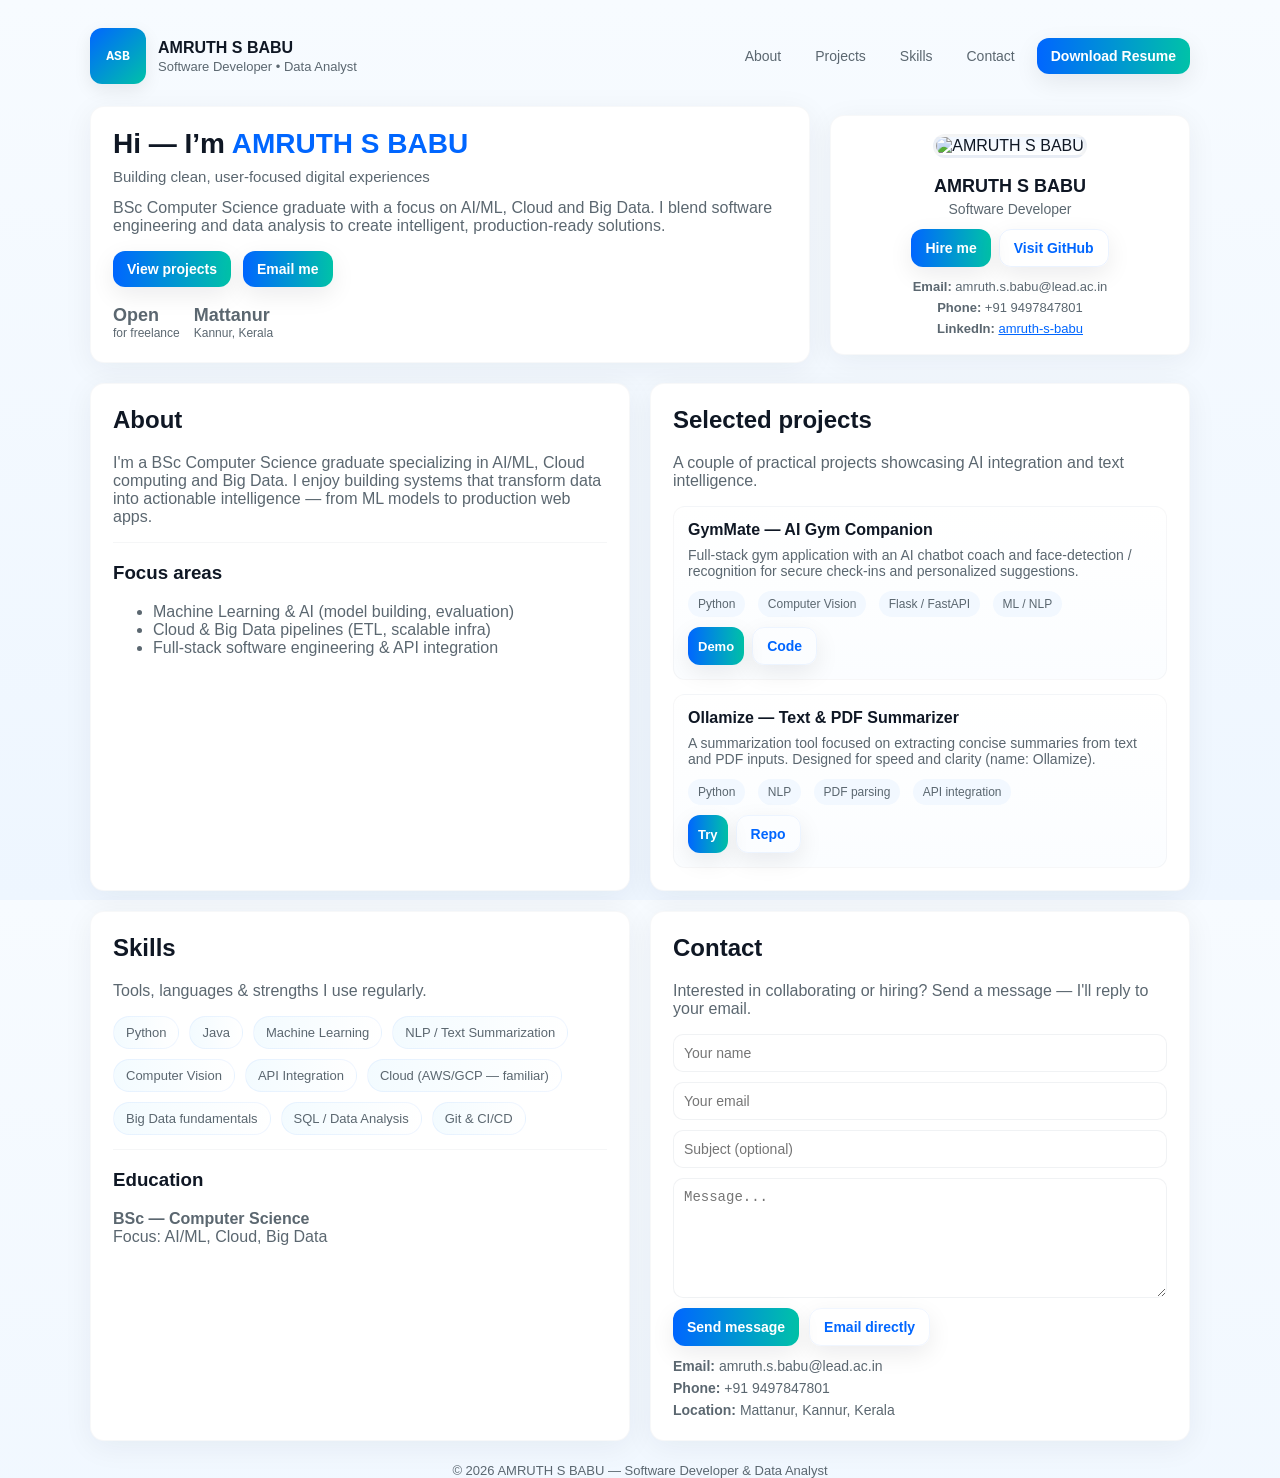
==== portfolio.html @ 43c0fef3 "Add files via upload" ====
<!doctype html>
<html lang="en">
<head>
  <meta charset="utf-8" />
  <meta name="viewport" content="width=device-width,initial-scale=1" />
  <title>AMRUTH S BABU — Software Developer & Data Analyst</title>
  <meta name="description" content="Portfolio of AMRUTH S BABU — Software Developer & Data Analyst focused on AI/ML, Cloud and Big Data." />
  <style>
    /* ---------- FUTURISTIC LIGHT THEME ---------- */
    :root{
      --bg: #f7fbff;
      --panel: #ffffff;
      --muted: #5b6770;
      --accent: #0066ff;
      --accent-2: #00c2a8;
      --glass: rgba(2,8,23,0.04);
      --text: #0f1724;
      --radius: 14px;
      --mono: Inter, 'Segoe UI', Roboto, Arial, sans-serif;
      --maxw: 1100px;
      --gap: 20px;
    }

    *{box-sizing:border-box}
    html,body{height:100%}
    body{
      margin:0;
      font-family:var(--mono);
      background: linear-gradient(180deg,#f7fbff 0%, #eef6ff 100%);
      color:var(--text);
      -webkit-font-smoothing:antialiased;
      padding:28px;
      display:flex;
      justify-content:center;
    }

    .container{
      width:100%;
      max-width:var(--maxw);
      margin:0 auto;
    }

    header{
      display:flex;
      justify-content:space-between;
      align-items:center;
      gap:12px;
      margin-bottom:22px;
    }

    .brand{
      display:flex;
      gap:12px;
      align-items:center;
      text-decoration:none;
      color:var(--text);
    }

    .logo{
      width:56px;height:56px;border-radius:12px;
      display:grid;place-items:center;font-weight:700;
      background:linear-gradient(135deg,var(--accent),var(--accent-2));
      color:white;box-shadow:0 6px 18px rgba(2,6,23,0.08);
      font-family:monospace;
    }

    nav{display:flex;gap:10px;align-items:center}
    nav a{
      color:var(--muted);text-decoration:none;padding:8px 12px;border-radius:10px;font-size:14px;
      transition:all .18s;
    }
    nav a:hover{color:var(--text);background:var(--glass)}

    .btn{
      padding:10px 14px;border-radius:12px;border:0;background:linear-gradient(90deg,var(--accent),var(--accent-2));
      color:white;font-weight:700;cursor:pointer;text-decoration:none;
      display:inline-flex;gap:8px;align-items:center;font-size:14px;
      box-shadow:0 8px 24px rgba(2,6,23,0.08);
    }

    /* HERO */
    .hero{
      display:grid;
      grid-template-columns: 1fr 360px;
      gap:var(--gap);
      align-items:center;
      margin-bottom:20px;
    }

    .card{
      background:var(--panel);
      border-radius:var(--radius);
      padding:22px;
      box-shadow: 0 6px 30px rgba(24,39,56,0.06);
      border: 1px solid rgba(12,34,68,0.03);
    }

    h1{margin:0;font-size:28px;line-height:1.05}
    .subtitle{color:var(--muted);margin-top:10px;font-size:15px}

    .cta-row{display:flex;gap:12px;margin-top:16px;align-items:center}

    .profile{
      text-align:center;padding:18px;
    }
    .profile img{
      width:120px;height:120px;border-radius:16px;object-fit:cover;border:3px solid rgba(0,0,0,0.04);margin-bottom:12px;
      background:linear-gradient(180deg,#f0f6ff,#ffffff);
    }
    .profile h3{margin:6px 0 4px 0;font-size:18px}
    .profile p{margin:0;color:var(--muted);font-size:14px}

    .grid{display:grid;grid-template-columns: repeat(2, 1fr);gap:var(--gap)}
    .projects{display:grid;grid-template-columns:repeat(1,1fr);gap:14px;margin-top:12px}

    .project-card{
      padding:14px;border-radius:12px;background:linear-gradient(180deg,#ffffff,#fbfdff);
      border:1px solid rgba(8,20,40,0.03);
    }
    .project-card h4{margin:0 0 8px 0}
    .project-card p{color:var(--muted);font-size:14px;margin:0 0 12px 0}
    .tag{display:inline-block;padding:6px 10px;border-radius:999px;background:#f2f8ff;color:var(--muted);font-size:12px;margin-right:8px}

    .skills{display:flex;flex-wrap:wrap;gap:10px;margin-top:10px}
    .skill{padding:8px 12px;border-radius:999px;background:linear-gradient(90deg,#f3fbff,#ffffff);color:var(--muted);font-size:13px;border:1px solid rgba(3,102,255,0.06)}

    .contact-form{display:flex;flex-direction:column;gap:10px}
    input, textarea{padding:10px;border-radius:10px;border:1px solid rgba(12,34,68,0.06);font-size:14px}
    textarea{min-height:120px;resize:vertical}

    footer{margin-top:22px;color:var(--muted);font-size:13px;text-align:center}

    /* responsive */
    @media (max-width:980px){
      .hero{grid-template-columns:1fr}
      .grid{grid-template-columns:1fr}
    }
    @media (max-width:520px){
      body{padding:16px}
      .logo{width:48px;height:48px}
    }

    /* subtle micro-interactions */
    a.btn:active{transform:translateY(1px)}
    .kbd{background:#f1f7ff;border:1px solid rgba(3,102,255,0.06);padding:6px 8px;border-radius:8px;font-weight:600}
  </style>
</head>
<body>
  <div class="container">
    <header>
      <a class="brand" href="#home" aria-label="Home">
        <div class="logo">ASB</div>
        <div>
          <div style="font-weight:800">AMRUTH S BABU</div>
          <div style="font-size:13px;color:var(--muted);margin-top:2px">Software Developer • Data Analyst</div>
        </div>
      </a>

      <nav>
        <a href="#about">About</a>
        <a href="#projects">Projects</a>
        <a href="#skills">Skills</a>
        <a href="#contact">Contact</a>
        <a class="btn" href="#" style="text-decoration:none">Download Resume</a>
      </nav>
    </header>

    <!-- HERO -->
    <section id="home" class="hero">
      <div class="card">
        <h1>Hi — I’m <span style="color:var(--accent);">AMRUTH S BABU</span></h1>
        <div class="subtitle">Building clean, user-focused digital experiences</div>

        <p style="margin-top:14px;color:var(--muted)">
          BSc Computer Science graduate with a focus on AI/ML, Cloud and Big Data.
          I blend software engineering and data analysis to create intelligent, production-ready solutions.
        </p>

        <div class="cta-row">
          <a class="btn" href="#projects">View projects</a>
          <a class="btn" href="mailto:amruth.s.babu@lead.ac.in">Email me</a>
        </div>

        <div style="display:flex;gap:14px;margin-top:18px;color:var(--muted)">
          <div>
            <div style="font-weight:800;font-size:18px">Open</div>
            <div style="font-size:12px">for freelance</div>
          </div>
          <div>
            <div style="font-weight:800;font-size:18px">Mattanur</div>
            <div style="font-size:12px">Kannur, Kerala</div>
          </div>
        </div>
      </div>

      <aside class="card profile">
        <img src="C:/Users/LOQ/OneDrive/Desktop/secndMOD/Nw_passport (1).jpg" alt="AMRUTH S BABU" />
        <h3>AMRUTH S BABU</h3>
        <p>Software Developer</p>

        <div style="margin-top:12px;display:flex;gap:8px;justify-content:center">
          <a class="btn" href="#contact">Hire me</a>
          <a class="btn" href="https://github.com/amruthsbabu" style="background:transparent;color:var(--accent);border:1px solid rgba(0,102,255,0.08)">Visit GitHub</a>
        </div>

        <div style="margin-top:12px;color:var(--muted);font-size:13px">
          <div><strong>Email:</strong> amruth.s.babu@lead.ac.in</div>
          <div style="margin-top:6px"><strong>Phone:</strong> +91 9497847801</div>
          <div style="margin-top:6px"><strong>LinkedIn:</strong> <a href="https://www.linkedin.com/in/amruth-s-babu/" style="color:var(--accent)">amruth-s-babu</a></div>
        </div>
      </aside>
    </section>

    <!-- MAIN GRID -->
    <main class="grid" style="margin-top:18px">
      <section class="card" id="about">
        <h2 style="margin-top:0">About</h2>
        <p style="color:var(--muted)">
          I'm a BSc Computer Science graduate specializing in AI/ML, Cloud computing and Big Data.
          I enjoy building systems that transform data into actionable intelligence — from ML models to production web apps.
        </p>

        <hr style="margin:14px 0;border:none;border-top:1px solid rgba(12,34,68,0.04)">

        <h3>Focus areas</h3>
        <ul style="color:var(--muted);margin-top:8px">
          <li>Machine Learning & AI (model building, evaluation)</li>
          <li>Cloud & Big Data pipelines (ETL, scalable infra)</li>
          <li>Full-stack software engineering & API integration</li>
        </ul>
      </section>

      <section class="card" id="projects">
        <h2 style="margin-top:0">Selected projects</h2>
        <p style="color:var(--muted);margin-top:6px">A couple of practical projects showcasing AI integration and text intelligence.</p>

        <div class="projects">
          <article class="project-card" tabindex="0">
            <h4>GymMate — AI Gym Companion</h4>
            <p>
              Full-stack gym application with an AI chatbot coach and face-detection / recognition for secure check-ins and personalized suggestions.
            </p>
            <div style="margin:10px 0">
              <span class="tag">Python</span>
              <span class="tag">Computer Vision</span>
              <span class="tag">Flask / FastAPI</span>
              <span class="tag">ML / NLP</span>
            </div>
            <div style="display:flex;gap:8px;margin-top:8px">
              <a class="btn" href="#" style="font-size:13px;padding:8px 10px">Demo</a>
              <a class="btn" href="#" style="background:transparent;color:var(--accent);border:1px solid rgba(0,102,255,0.06)">Code</a>
            </div>
          </article>

          <article class="project-card" tabindex="0">
            <h4>Ollamize — Text & PDF Summarizer</h4>
            <p>
              A summarization tool focused on extracting concise summaries from text and PDF inputs. Designed for speed and clarity (name: Ollamize).
            </p>
            <div style="margin:10px 0">
              <span class="tag">Python</span>
              <span class="tag">NLP</span>
              <span class="tag">PDF parsing</span>
              <span class="tag">API integration</span>
            </div>
            <div style="display:flex;gap:8px;margin-top:8px">
              <a class="btn" href="#" style="font-size:13px;padding:8px 10px">Try</a>
              <a class="btn" href="https://github.com/amruthsbabu/Ollamize" style="background:transparent;color:var(--accent);border:1px solid rgba(0,102,255,0.06)">Repo</a>
            </div>
          </article>
        </div>
      </section>

      <section class="card" id="skills">
        <h2 style="margin-top:0">Skills</h2>
        <p style="color:var(--muted);margin-top:6px">Tools, languages & strengths I use regularly.</p>

        <div class="skills">
          <div class="skill">Python</div>
          <div class="skill">Java</div>
          <div class="skill">Machine Learning</div>
          <div class="skill">NLP / Text Summarization</div>
          <div class="skill">Computer Vision</div>
          <div class="skill">API Integration</div>
          <div class="skill">Cloud (AWS/GCP — familiar)</div>
          <div class="skill">Big Data fundamentals</div>
          <div class="skill">SQL / Data Analysis</div>
          <div class="skill">Git & CI/CD</div>
        </div>

        <hr style="margin:14px 0;border:none;border-top:1px solid rgba(12,34,68,0.04)">

        <h3>Education</h3>
        <div style="color:var(--muted);margin-top:8px">
          <strong>BSc — Computer Science</strong><br/>
          Focus: AI/ML, Cloud, Big Data
        </div>
      </section>

      <section class="card" id="contact">
        <h2 style="margin-top:0">Contact</h2>
        <p style="color:var(--muted)">Interested in collaborating or hiring? Send a message — I'll reply to your email.</p>

        <form class="contact-form" onsubmit="composeMail(event)">
          <input id="cname" placeholder="Your name" required />
          <input id="cemail" type="email" placeholder="Your email" required />
          <input id="csubject" placeholder="Subject (optional)" />
          <textarea id="cmessage" placeholder="Message..." required></textarea>
          <div style="display:flex;gap:10px">
            <button class="btn" type="submit">Send message</button>
            <a class="btn" href="mailto:amruth.s.babu@lead.ac.in" style="background:transparent;color:var(--accent);border:1px solid rgba(0,102,255,0.06)">Email directly</a>
          </div>
        </form>

        <div style="margin-top:12px;color:var(--muted);font-size:14px">
          <div><strong>Email:</strong> amruth.s.babu@lead.ac.in</div>
          <div style="margin-top:6px"><strong>Phone:</strong> +91 9497847801</div>
          <div style="margin-top:6px"><strong>Location:</strong> Mattanur, Kannur, Kerala</div>
        </div>
      </section>
    </main>

    <footer>
      © <span id="year"></span> AMRUTH S BABU — Software Developer & Data Analyst
    </footer>
  </div>

  <script>
    document.getElementById('year').textContent = new Date().getFullYear();

    function composeMail(e){
      e.preventDefault();
      const name = document.getElementById('cname').value.trim();
      const email = document.getElementById('cemail').value.trim();
      const subject = document.getElementById('csubject').value.trim() || 'Portfolio inquiry';
      const msg = document.getElementById('cmessage').value.trim();
      const body = `Name: ${name}%0D%0AEmail: ${email}%0D%0A%0D%0A${encodeURIComponent(msg)}`;
      const mailto = `mailto:amruth.s.babu@lead.ac.in?subject=${encodeURIComponent(subject)}&body=${body}`;
      window.location.href = mailto;
    }
  </script>
</body>
</html>
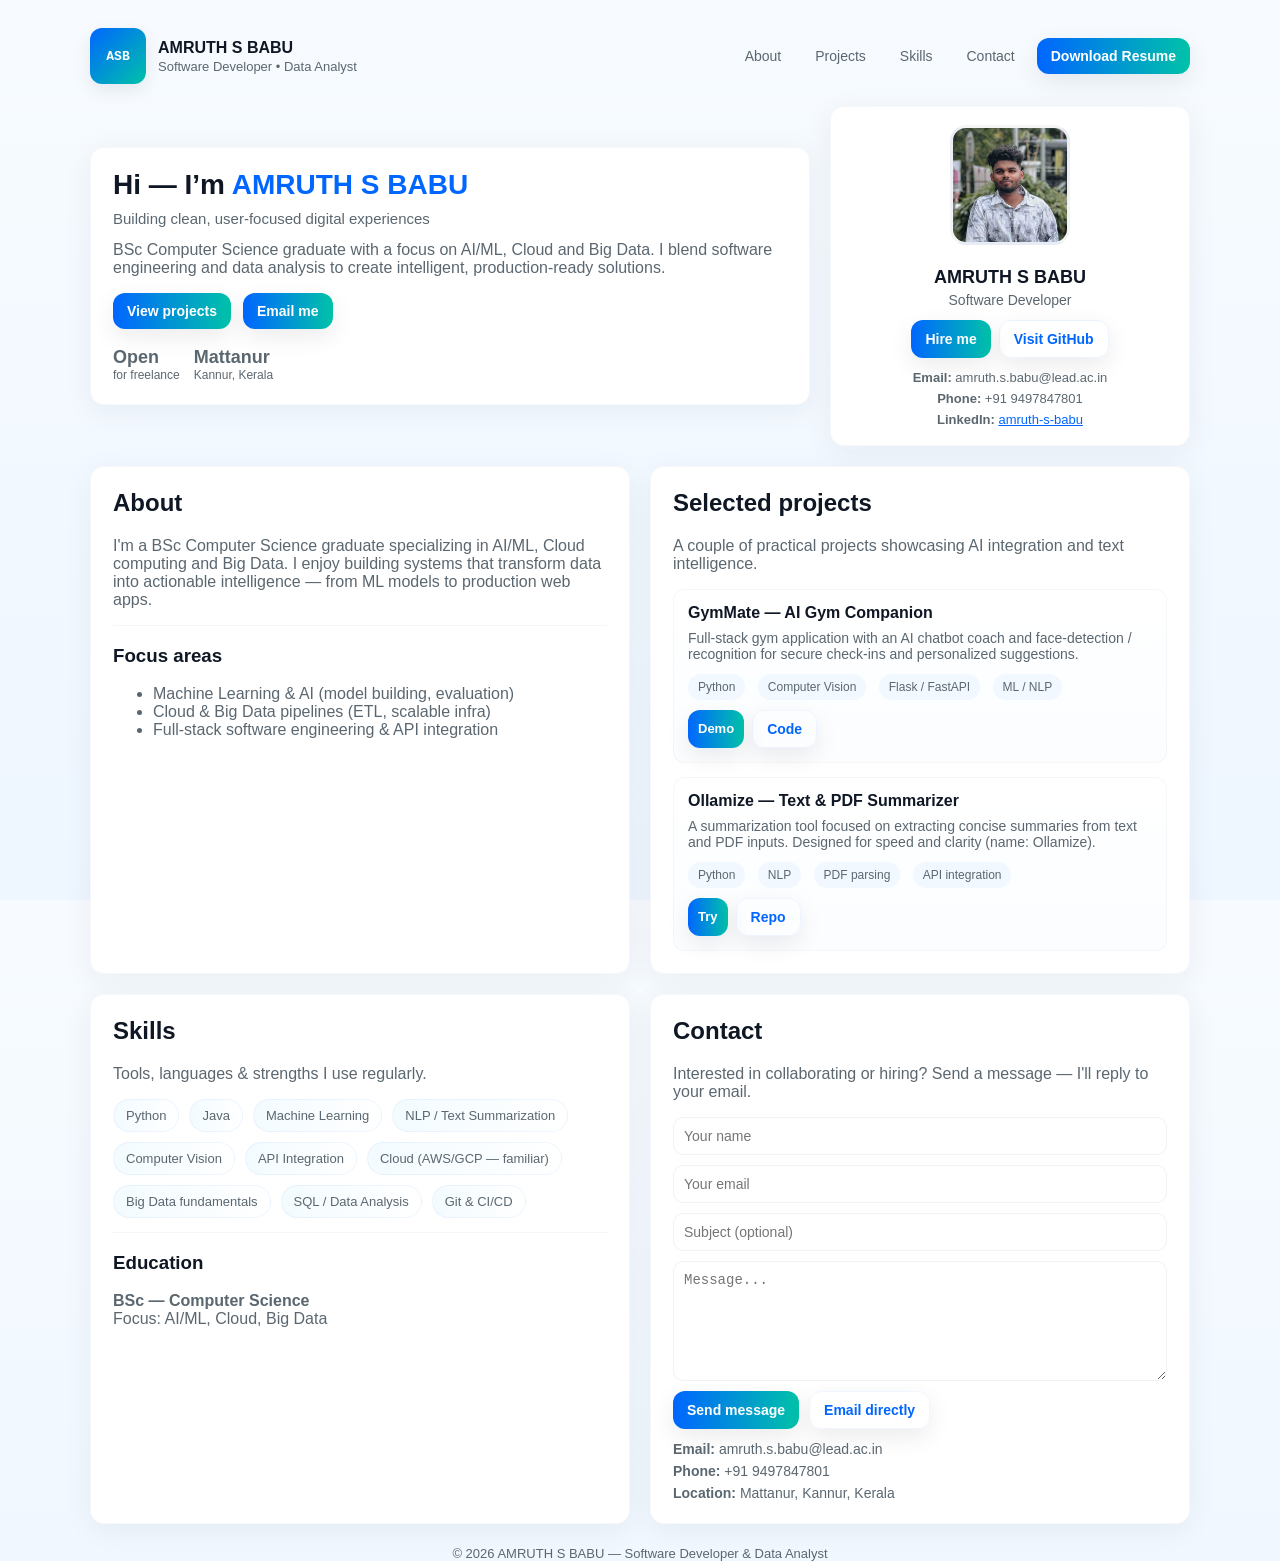
==== commit 125fd714: "Add files via upload" ====
--- a/portfolio.html
+++ b/portfolio.html
@@ -194,7 +194,7 @@
       </div>
 
       <aside class="card profile">
-        <img src="C:/Users/LOQ/OneDrive/Desktop/secndMOD/Nw_passport (1).jpg" alt="AMRUTH S BABU" />
+        <img src="Nw_passport (1).jpg" alt="AMRUTH S BABU" />
         <h3>AMRUTH S BABU</h3>
         <p>Software Developer</p>
 
